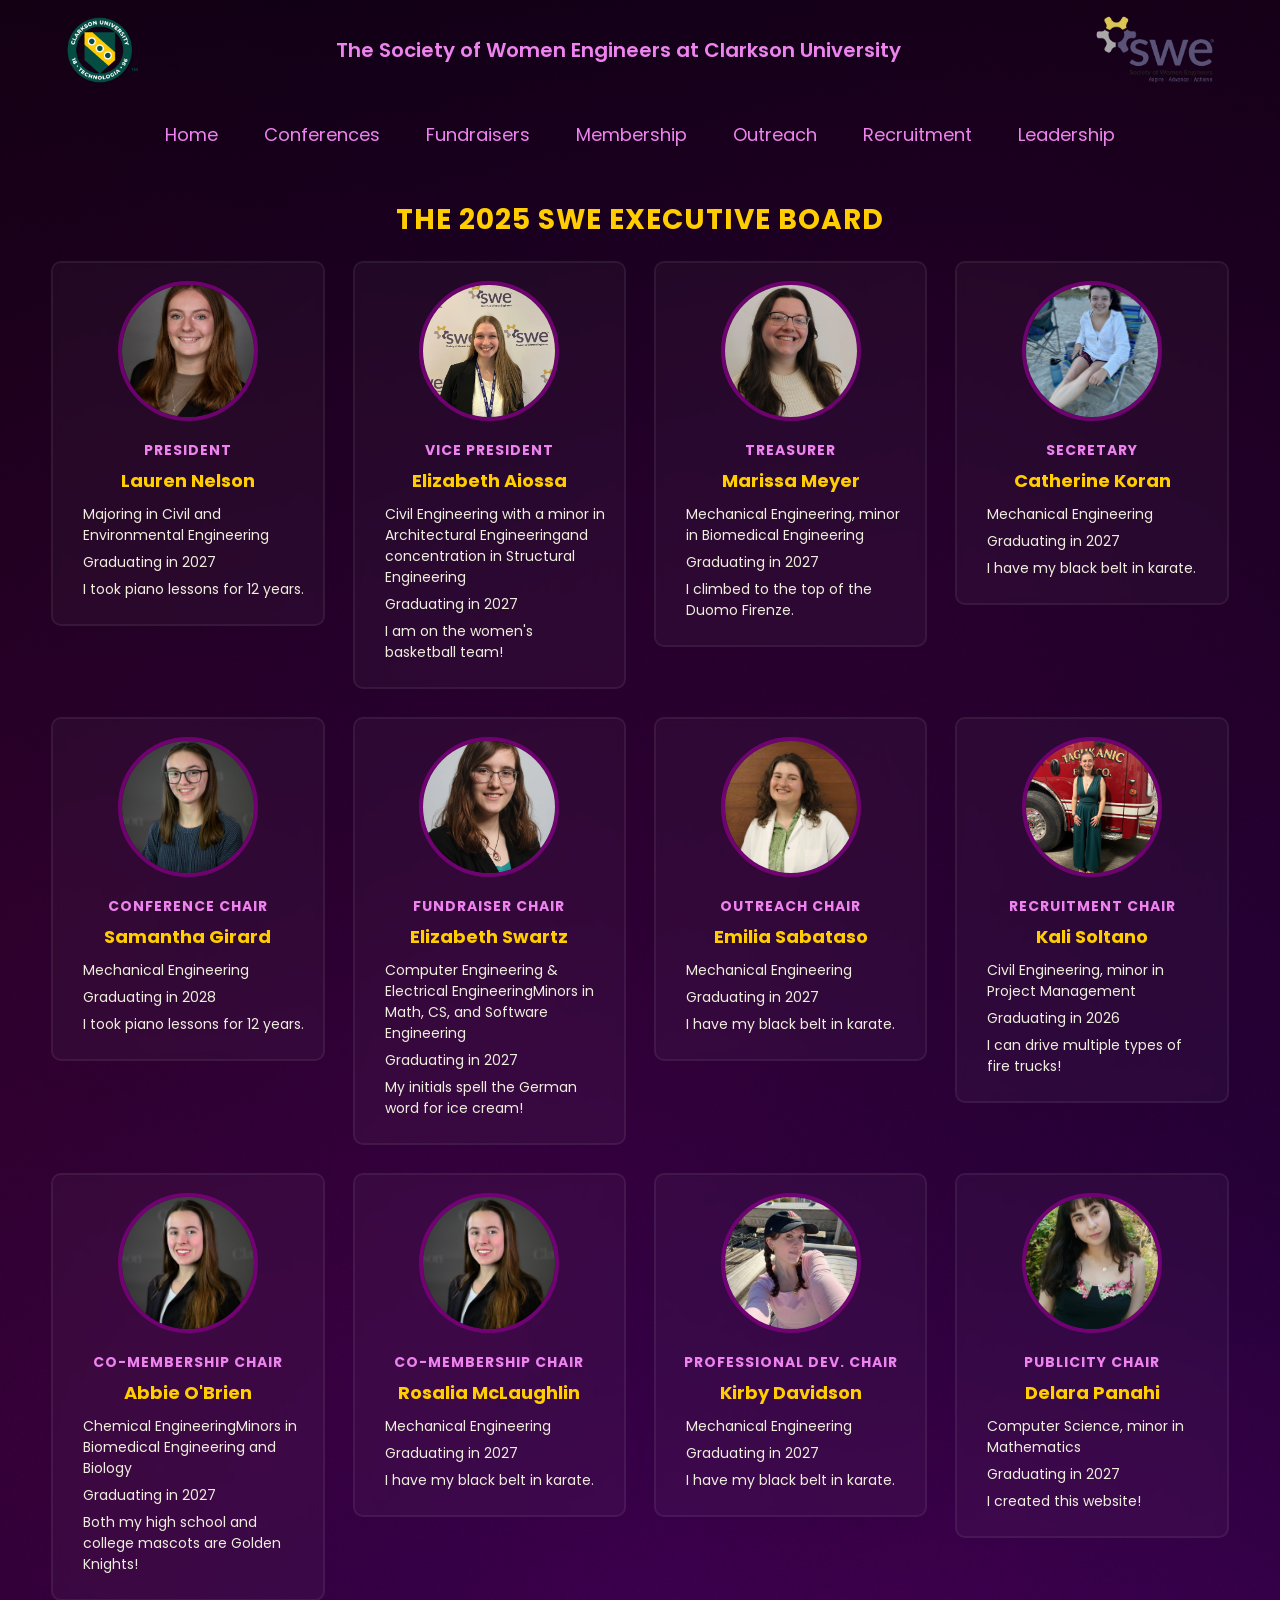
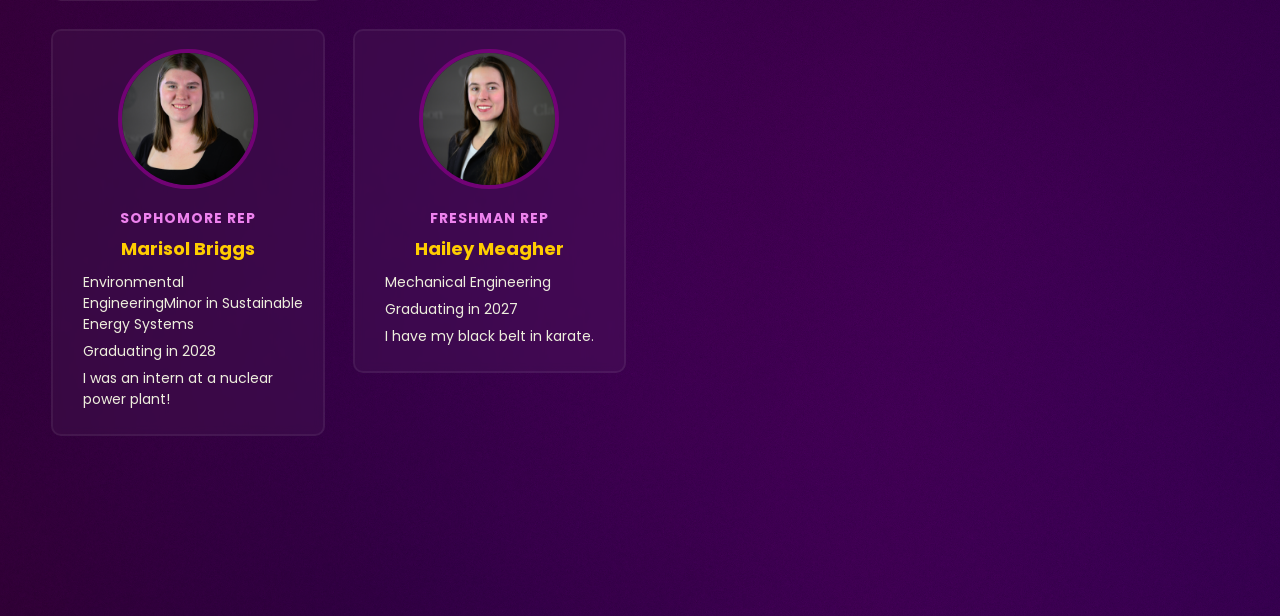
==== board.html @ a2979bd0 "CALENDAR RAHHH" ====
<!DOCTYPE html>
<html lang="en">
<head>
    <meta charset="UTF-8">
    <meta name="viewport" content="width=device-width, initial-scale=1.0">
    <title>Leadership - CU SWE</title>
    <link rel="stylesheet" href="./style/boardstyle.css">
</head>
<body>
    <div class="background">

        <!-- Header -->
        <header class="top-header">
            <nav>
                <img src="./imgs/shield green and gold_0.png" alt="Clarkson Logo" class="header-img">
                <div class="logo">
                    The Society of Women Engineers
                    at Clarkson University
                </div>
                <img src="./imgs/SWE_Full_Master_Brand_RGB 23.png" alt="SWE Logo" class="header-img">
            </nav>
        </header>

        <!-- Menu navigation -->
        <header>
            <div class="menu">
                <nav>
                    <a href="index.html">Home</a>
                    <a href="conferences.html">Conferences</a>
                    <a href="fundraisers.html">Fundraisers</a>
                    <a href="membership.html">Membership</a>
                    <a href="outreach.html">Outreach</a>
                    <a href="recruitment.html">Recruitment</a>
                    <a href="board.html">Leadership</a>
                </nav>
            </div>
        </header>


        <h1 class="page-title">THE 2025 SWE EXECUTIVE BOARD</h1>

        <!-- BOARD GRID -->
        <section class="board-grid">

            <!-- CARD TEMPLATE (repeated for each board member) -->
            <div class="board-card scroll-fade">
                <img src="./boardpix/lauren.JPG" alt="Lauren Nelson">
                <h2>PRESIDENT</h2>
                <h3>Lauren Nelson</h3>
                <ul>
                    <li>Majoring in Civil and Environmental Engineering</li>
                    <li>Graduating in 2027</li>
                    <li>I took piano lessons for 12 years.</li>
                </ul>
            </div>

            <div class="board-card scroll-fade">
                <img src="./boardpix/liza.jpg" alt="Elizabeth Aiossa">
                <h2>VICE PRESIDENT</h2>
                <h3>Elizabeth Aiossa</h3>
                <ul>
                    <li>Civil Engineering with a minor in Architectural Engineering<br>and concentration in Structural Engineering</li>
                    <li>Graduating in 2027</li>
                    <li>I am on the women's basketball team!</li>
                </ul>
            </div>

            <div class="board-card scroll-fade">
                <img src="./boardpix/mariss-fotor-20250701135716.png" alt="Marissa Meyer">
                <h2>TREASURER</h2>
                <h3>Marissa Meyer</h3>
                <ul>
                    <li>Mechanical Engineering, minor in Biomedical Engineering</li>
                    <li>Graduating in 2027</li>
                    <li>I climbed to the top of the Duomo Firenze.</li>
                </ul>
            </div>

            <div class="board-card scroll-fade">
                <img src="./boardpix/cath.jpg" alt="Catherine Koran">
                <h2>SECRETARY</h2>
                <h3>Catherine Koran</h3>
                <ul>
                    <li>Mechanical Engineering</li>
                    <li>Graduating in 2027</li>
                    <li>I have my black belt in karate.</li>
                </ul>
            </div>

            <div class="board-card scroll-fade">
                <img src="./boardpix/Sam.jpg" alt="Samantha Girard">
                <h2>CONFERENCE CHAIR</h2>
                <h3>Samantha Girard</h3>
                <ul>
                    <li>Mechanical Engineering</li>
                    <li>Graduating in 2028</li>
                    <li>I took piano lessons for 12 years.</li>
                </ul>
            </div>

            <div class="board-card scroll-fade">
                <img src="./boardpix/lizswar.jpg" alt="Elizabeth Swartz">
                <h2>FUNDRAISER CHAIR</h2>
                <h3>Elizabeth Swartz</h3>
                <ul>
                    <li>Computer Engineering & Electrical Engineering<br>Minors in Math, CS, and Software Engineering</li>
                    <li>Graduating in 2027</li>
                    <li>My initials spell the German word for ice cream!</li>
                </ul>
            </div>

            <div class="board-card scroll-fade">
                <img src="./boardpix/emilia.jpeg" alt="Emilia Sabataso">
                <h2>OUTREACH CHAIR</h2>
                <h3>Emilia Sabataso</h3>
                <ul>
                    <li>Mechanical Engineering</li>
                    <li>Graduating in 2027</li>
                    <li>I have my black belt in karate.</li>
                </ul>
            </div>

            <div class="board-card scroll-fade">
                <img src="./boardpix/kali.jpg" alt="Kali Soltano">
                <h2>RECRUITMENT CHAIR</h2>
                <h3>Kali Soltano</h3>
                <ul>
                    <li>Civil Engineering, minor in Project Management</li>
                    <li>Graduating in 2026</li>
                    <li>I can drive multiple types of fire trucks!</li>
                </ul>
            </div>

            <div class="board-card scroll-fade">
                <img src="./boardpix/abbie.jpg" alt="Abbie O'Brien">
                <h2>CO-MEMBERSHIP CHAIR</h2>
                <h3>Abbie O'Brien</h3>
                <ul>
                    <li>Chemical Engineering<br>Minors in Biomedical Engineering and Biology</li>
                    <li>Graduating in 2027</li>
                    <li>Both my high school and college mascots are Golden Knights!</li>
                </ul>
            </div>

            <div class="board-card scroll-fade">
                <img src="./boardpix/abbie.jpg" alt="Rosalia McLaughlin">
                <h2>CO-MEMBERSHIP CHAIR</h2>
                <h3>Rosalia McLaughlin</h3>
                <ul>
                    <li>Mechanical Engineering</li>
                    <li>Graduating in 2027</li>
                    <li>I have my black belt in karate.</li>
                </ul>
            </div>

            <div class="board-card scroll-fade">
                <img src="./boardpix/kirby.jpeg" alt="Kirby Davidson">
                <h2>PROFESSIONAL DEV. CHAIR</h2>
                <h3>Kirby Davidson</h3>
                <ul>
                    <li>Mechanical Engineering</li>
                    <li>Graduating in 2027</li>
                    <li>I have my black belt in karate.</li>
                </ul>
            </div>

            <div class="board-card scroll-fade">
                <img src="./boardpix/betterdel.jpg" alt="Delara Panahi">
                <h2>PUBLICITY CHAIR</h2>
                <h3>Delara Panahi</h3>
                <ul>
                    <li>Computer Science, minor in Mathematics</li>
                    <li>Graduating in 2027</li>
                    <li>I created this website!</li>
                </ul>
            </div>

            <div class="board-card scroll-fade">
                <img src="./boardpix/marisol.jpg" alt="Marisol Briggs">
                <h2>SOPHOMORE REP</h2>
                <h3>Marisol Briggs</h3>
                <ul>
                    <li>Environmental Engineering<br>Minor in Sustainable Energy Systems</li>
                    <li>Graduating in 2028</li>
                    <li>I was an intern at a nuclear power plant!</li>
                </ul>
            </div>

            <div class="board-card scroll-fade">
                <img src="./boardpix/abbie.jpg" alt="Hailey Meagher">
                <h2>FRESHMAN REP</h2>
                <h3>Hailey Meagher</h3>
                <ul>
                    <li>Mechanical Engineering</li>
                    <li>Graduating in 2027</li>
                    <li>I have my black belt in karate.</li>
                </ul>
            </div>

        </section>

        <script src="./boardmore.js" defer></script>
    </div>
</body>
</html>
---- style/boardstyle.css ----
@import url('https://fonts.googleapis.com/css2?family=Hind&family=Poppins:wght@200;300;400;500;600&display=swap');

/* Global reset */
* { box-sizing: border-box; margin: 0; padding: 0; }
body { font-family: 'Poppins', sans-serif; color: #EEE; }

.background {
  width: 100%;
  min-height: 100vh;
  background: linear-gradient(rgba(0,0,0,0.75), rgba(0,0,0,0.25)),
              url("../imgs/artistic-blurry-colorful-wallpaper-background.jpg");
  background-size: cover;
  background-position: center;
  padding-bottom: 80px;
}

/* Header */
.top-header nav {
  width: 100%;
  height: 100px;
  display: flex;
  justify-content: space-between;
  align-items: center;
  padding: 0 5%;
}
.header-img { max-height: 70px; }
.logo { font-size: 20px; font-weight: 600; text-align: center; color: #EE82EE; }

/* Menu */
.menu nav { display: flex; justify-content: center; gap: 30px; padding: 15px 0; }
.menu a { text-decoration: none; color: #EE82EE; font-size: 18px; padding: 6px 8px; }
.menu a:hover { border-bottom: 2px solid #800080; }
.menu a.active { border-bottom: 3px solid #FFCD00; color: #FFCD00; }

/* Page title */
.page-title {
  text-align: center;
  color: #FFCD00;
  font-size: 28px;
  margin: 30px auto 10px;
  letter-spacing: 1px;
}

/* Board grid layout */
.board-grid {
  width: 92%;
  margin: 20px auto 60px;
  display: grid;
  grid-template-columns: repeat(auto-fit, minmax(240px, 1fr));
  gap: 28px;
  align-items: start;
}

.board-card {
  background: rgba(255,255,255,0.03);
  border: 2px solid rgba(255,255,255,0.06);
  padding: 18px;
  border-radius: 10px;
  text-align: center;
  backdrop-filter: blur(4px);
  transition: transform 0.25s ease, box-shadow 0.25s ease, border-color 0.25s ease;
}

.board-card:hover {
  transform: translateY(-6px);
  box-shadow: 0 18px 40px rgba(0,0,0,0.5);
  border-color: rgba(255,205,0,0.18);
}

.board-card img {
  width: 140px;
  height: 140px;
  object-fit: cover;
  border-radius: 50%;
  border: 4px solid rgba(128,0,128,0.8);
  margin-bottom: 12px;
}

.board-card h2 {
  color: #EE82EE;
  font-size: 14px;
  letter-spacing: 1px;
  margin-bottom: 6px;
}

.board-card h3 {
  color: #FFCD00;
  font-size: 18px;
  margin-bottom: 10px;
}

.board-card ul {
  list-style: none;
  color: #EED;
  font-size: 14px;
  line-height: 1.5;
  text-align: left;
  padding-left: 12px;
}

.board-card ul li { margin-bottom: 6px; }

/* Make long list text wrap nicely */
.board-card ul li br { display: none; }

/* Small helper for multi-line minor breaks */
.board-card .muted { color: rgba(255,255,255,0.7); font-size: 13px; }

/* Responsive adjustments */
@media screen and (max-width: 900px) {
  .board-card img { width: 120px; height: 120px; }
  .page-title { font-size: 24px; }
}

@media screen and (max-width: 520px) {
  .board-grid { gap: 18px; }
  .board-card { padding: 14px; }
  .board-card img { width: 100px; height: 100px; }
  .board-card ul { font-size: 13px; }
}

/* Reuse scroll-fade behavior (keeps compatibility with modernize.js) */
.scroll-fade { opacity: 0; transform: translateY(28px); transition: opacity 0.7s ease-out, transform 0.7s ease-out; }
.scroll-fade.visible { opacity: 1; transform: translateY(0); }

/* Accessibility: focus states for menu links */
.menu a:focus { outline: 3px dashed rgba(255,205,0,0.35); outline-offset: 3px; }

/* Footer spacing to keep background visible */
.background::after { content: ""; display: block; height: 40px; }

/* Utility: center a small caption under the grid (if needed) */
.grid-caption { text-align: center; color: #FFCD00; margin-top: 14px; font-style: italic; }


.scroll-fade {
    opacity: 1;
    transform: translateY(0);
}
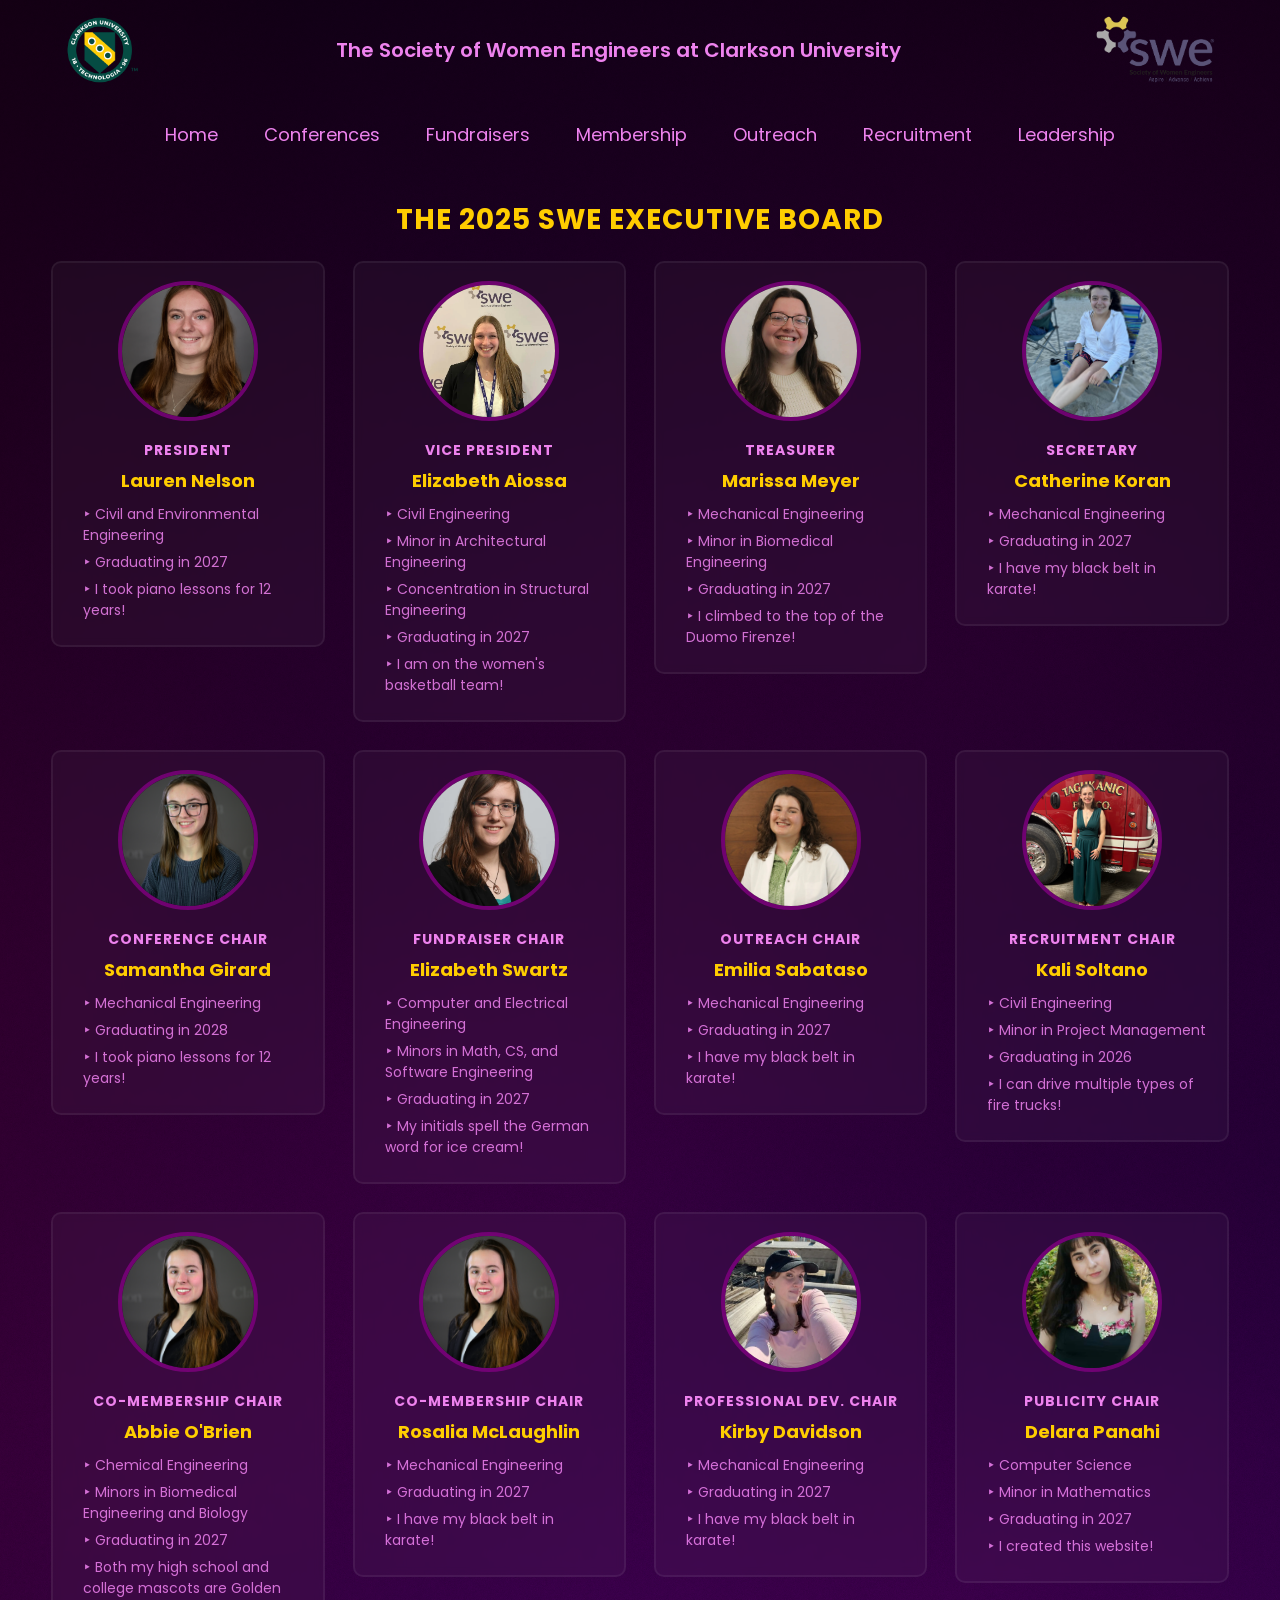
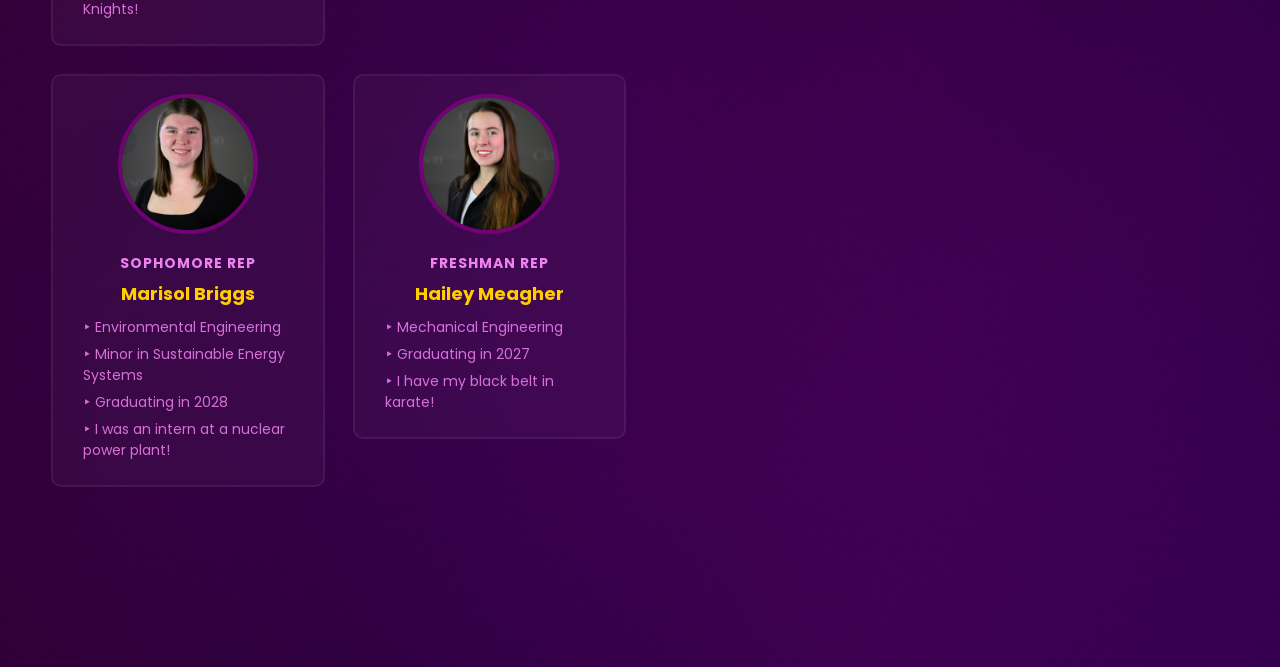
==== commit 10fe78ae: "formatting" ====
--- a/board.html
+++ b/board.html
@@ -3,7 +3,8 @@
 <head>
     <meta charset="UTF-8">
     <meta name="viewport" content="width=device-width, initial-scale=1.0">
-    <title>Leadership - CU SWE</title>
+    <title>Leadership</title>
+    <link rel="icon" type="image/png" href="./imgs/swecu.jpg">
     <link rel="stylesheet" href="./style/boardstyle.css">
 </head>
 <body>
@@ -48,9 +49,9 @@
                 <h2>PRESIDENT</h2>
                 <h3>Lauren Nelson</h3>
                 <ul>
-                    <li>Majoring in Civil and Environmental Engineering</li>
-                    <li>Graduating in 2027</li>
-                    <li>I took piano lessons for 12 years.</li>
+                    <li>‣ Civil and Environmental Engineering</li>
+                    <li>‣ Graduating in 2027</li>
+                    <li>‣ I took piano lessons for 12 years!</li>
                 </ul>
             </div>
 
@@ -59,9 +60,11 @@
                 <h2>VICE PRESIDENT</h2>
                 <h3>Elizabeth Aiossa</h3>
                 <ul>
-                    <li>Civil Engineering with a minor in Architectural Engineering<br>and concentration in Structural Engineering</li>
-                    <li>Graduating in 2027</li>
-                    <li>I am on the women's basketball team!</li>
+                    <li>‣ Civil Engineering </li>
+                    <li>‣ Minor in Architectural Engineering</li>
+                    <li>‣ Concentration in Structural Engineering </li>
+                    <li>‣ Graduating in 2027</li>
+                    <li>‣ I am on the women's basketball team!</li>
                 </ul>
             </div>
 
@@ -70,9 +73,10 @@
                 <h2>TREASURER</h2>
                 <h3>Marissa Meyer</h3>
                 <ul>
-                    <li>Mechanical Engineering, minor in Biomedical Engineering</li>
-                    <li>Graduating in 2027</li>
-                    <li>I climbed to the top of the Duomo Firenze.</li>
+                    <li>‣ Mechanical Engineering </li>
+                    <li>‣ Minor in Biomedical Engineering</li>
+                    <li>‣ Graduating in 2027</li>
+                    <li>‣ I climbed to the top of the Duomo Firenze!</li>
                 </ul>
             </div>
 
@@ -81,9 +85,9 @@
                 <h2>SECRETARY</h2>
                 <h3>Catherine Koran</h3>
                 <ul>
-                    <li>Mechanical Engineering</li>
-                    <li>Graduating in 2027</li>
-                    <li>I have my black belt in karate.</li>
+                    <li>‣ Mechanical Engineering</li>
+                    <li>‣ Graduating in 2027</li>
+                    <li>‣ I have my black belt in karate!</li>
                 </ul>
             </div>
 
@@ -92,9 +96,9 @@
                 <h2>CONFERENCE CHAIR</h2>
                 <h3>Samantha Girard</h3>
                 <ul>
-                    <li>Mechanical Engineering</li>
-                    <li>Graduating in 2028</li>
-                    <li>I took piano lessons for 12 years.</li>
+                    <li>‣ Mechanical Engineering</li>
+                    <li>‣ Graduating in 2028</li>
+                    <li>‣ I took piano lessons for 12 years!</li>
                 </ul>
             </div>
 
@@ -103,9 +107,10 @@
                 <h2>FUNDRAISER CHAIR</h2>
                 <h3>Elizabeth Swartz</h3>
                 <ul>
-                    <li>Computer Engineering & Electrical Engineering<br>Minors in Math, CS, and Software Engineering</li>
-                    <li>Graduating in 2027</li>
-                    <li>My initials spell the German word for ice cream!</li>
+                    <li>‣ Computer and Electrical Engineering</li>
+                    <li>‣ Minors in Math, CS, and Software Engineering</li>
+                    <li>‣ Graduating in 2027</li>
+                    <li>‣ My initials spell the German word for ice cream!</li>
                 </ul>
             </div>
 
@@ -114,9 +119,9 @@
                 <h2>OUTREACH CHAIR</h2>
                 <h3>Emilia Sabataso</h3>
                 <ul>
-                    <li>Mechanical Engineering</li>
-                    <li>Graduating in 2027</li>
-                    <li>I have my black belt in karate.</li>
+                    <li>‣ Mechanical Engineering</li>
+                    <li>‣ Graduating in 2027</li>
+                    <li>‣ I have my black belt in karate!</li>
                 </ul>
             </div>
 
@@ -125,9 +130,10 @@
                 <h2>RECRUITMENT CHAIR</h2>
                 <h3>Kali Soltano</h3>
                 <ul>
-                    <li>Civil Engineering, minor in Project Management</li>
-                    <li>Graduating in 2026</li>
-                    <li>I can drive multiple types of fire trucks!</li>
+                    <li>‣ Civil Engineering </li>
+                    <li>‣ Minor in Project Management</li>
+                    <li>‣ Graduating in 2026</li>
+                    <li>‣ I can drive multiple types of fire trucks!</li>
                 </ul>
             </div>
 
@@ -136,9 +142,10 @@
                 <h2>CO-MEMBERSHIP CHAIR</h2>
                 <h3>Abbie O'Brien</h3>
                 <ul>
-                    <li>Chemical Engineering<br>Minors in Biomedical Engineering and Biology</li>
-                    <li>Graduating in 2027</li>
-                    <li>Both my high school and college mascots are Golden Knights!</li>
+                    <li>‣ Chemical Engineering</li>
+                    <li>‣ Minors in Biomedical Engineering and Biology</li>
+                    <li>‣ Graduating in 2027</li>
+                    <li>‣ Both my high school and college mascots are Golden Knights!</li>
                 </ul>
             </div>
 
@@ -147,9 +154,9 @@
                 <h2>CO-MEMBERSHIP CHAIR</h2>
                 <h3>Rosalia McLaughlin</h3>
                 <ul>
-                    <li>Mechanical Engineering</li>
-                    <li>Graduating in 2027</li>
-                    <li>I have my black belt in karate.</li>
+                    <li>‣ Mechanical Engineering</li>
+                    <li>‣ Graduating in 2027</li>
+                    <li>‣ I have my black belt in karate!</li>
                 </ul>
             </div>
 
@@ -158,9 +165,9 @@
                 <h2>PROFESSIONAL DEV. CHAIR</h2>
                 <h3>Kirby Davidson</h3>
                 <ul>
-                    <li>Mechanical Engineering</li>
-                    <li>Graduating in 2027</li>
-                    <li>I have my black belt in karate.</li>
+                    <li>‣ Mechanical Engineering</li>
+                    <li>‣ Graduating in 2027</li>
+                    <li>‣ I have my black belt in karate!</li>
                 </ul>
             </div>
 
@@ -169,9 +176,10 @@
                 <h2>PUBLICITY CHAIR</h2>
                 <h3>Delara Panahi</h3>
                 <ul>
-                    <li>Computer Science, minor in Mathematics</li>
-                    <li>Graduating in 2027</li>
-                    <li>I created this website!</li>
+                    <li>‣ Computer Science</li>
+                    <li>‣ Minor in Mathematics</li>
+                    <li>‣ Graduating in 2027</li>
+                    <li>‣ I created this website!</li>
                 </ul>
             </div>
 
@@ -180,9 +188,10 @@
                 <h2>SOPHOMORE REP</h2>
                 <h3>Marisol Briggs</h3>
                 <ul>
-                    <li>Environmental Engineering<br>Minor in Sustainable Energy Systems</li>
-                    <li>Graduating in 2028</li>
-                    <li>I was an intern at a nuclear power plant!</li>
+                    <li>‣ Environmental Engineering</li>
+                    <li>‣ Minor in Sustainable Energy Systems</li>
+                    <li>‣ Graduating in 2028</li>
+                    <li>‣ I was an intern at a nuclear power plant!</li>
                 </ul>
             </div>
 
@@ -191,9 +200,9 @@
                 <h2>FRESHMAN REP</h2>
                 <h3>Hailey Meagher</h3>
                 <ul>
-                    <li>Mechanical Engineering</li>
-                    <li>Graduating in 2027</li>
-                    <li>I have my black belt in karate.</li>
+                    <li>‣ Mechanical Engineering</li>
+                    <li>‣ Graduating in 2027</li>
+                    <li>‣ I have my black belt in karate!</li>
                 </ul>
             </div>
 
--- a/style/boardstyle.css
+++ b/style/boardstyle.css
@@ -91,7 +91,7 @@
 
 .board-card ul {
   list-style: none;
-  color: #EED;
+  color: rgba(252, 139, 252, 0.8);
   font-size: 14px;
   line-height: 1.5;
   text-align: left;
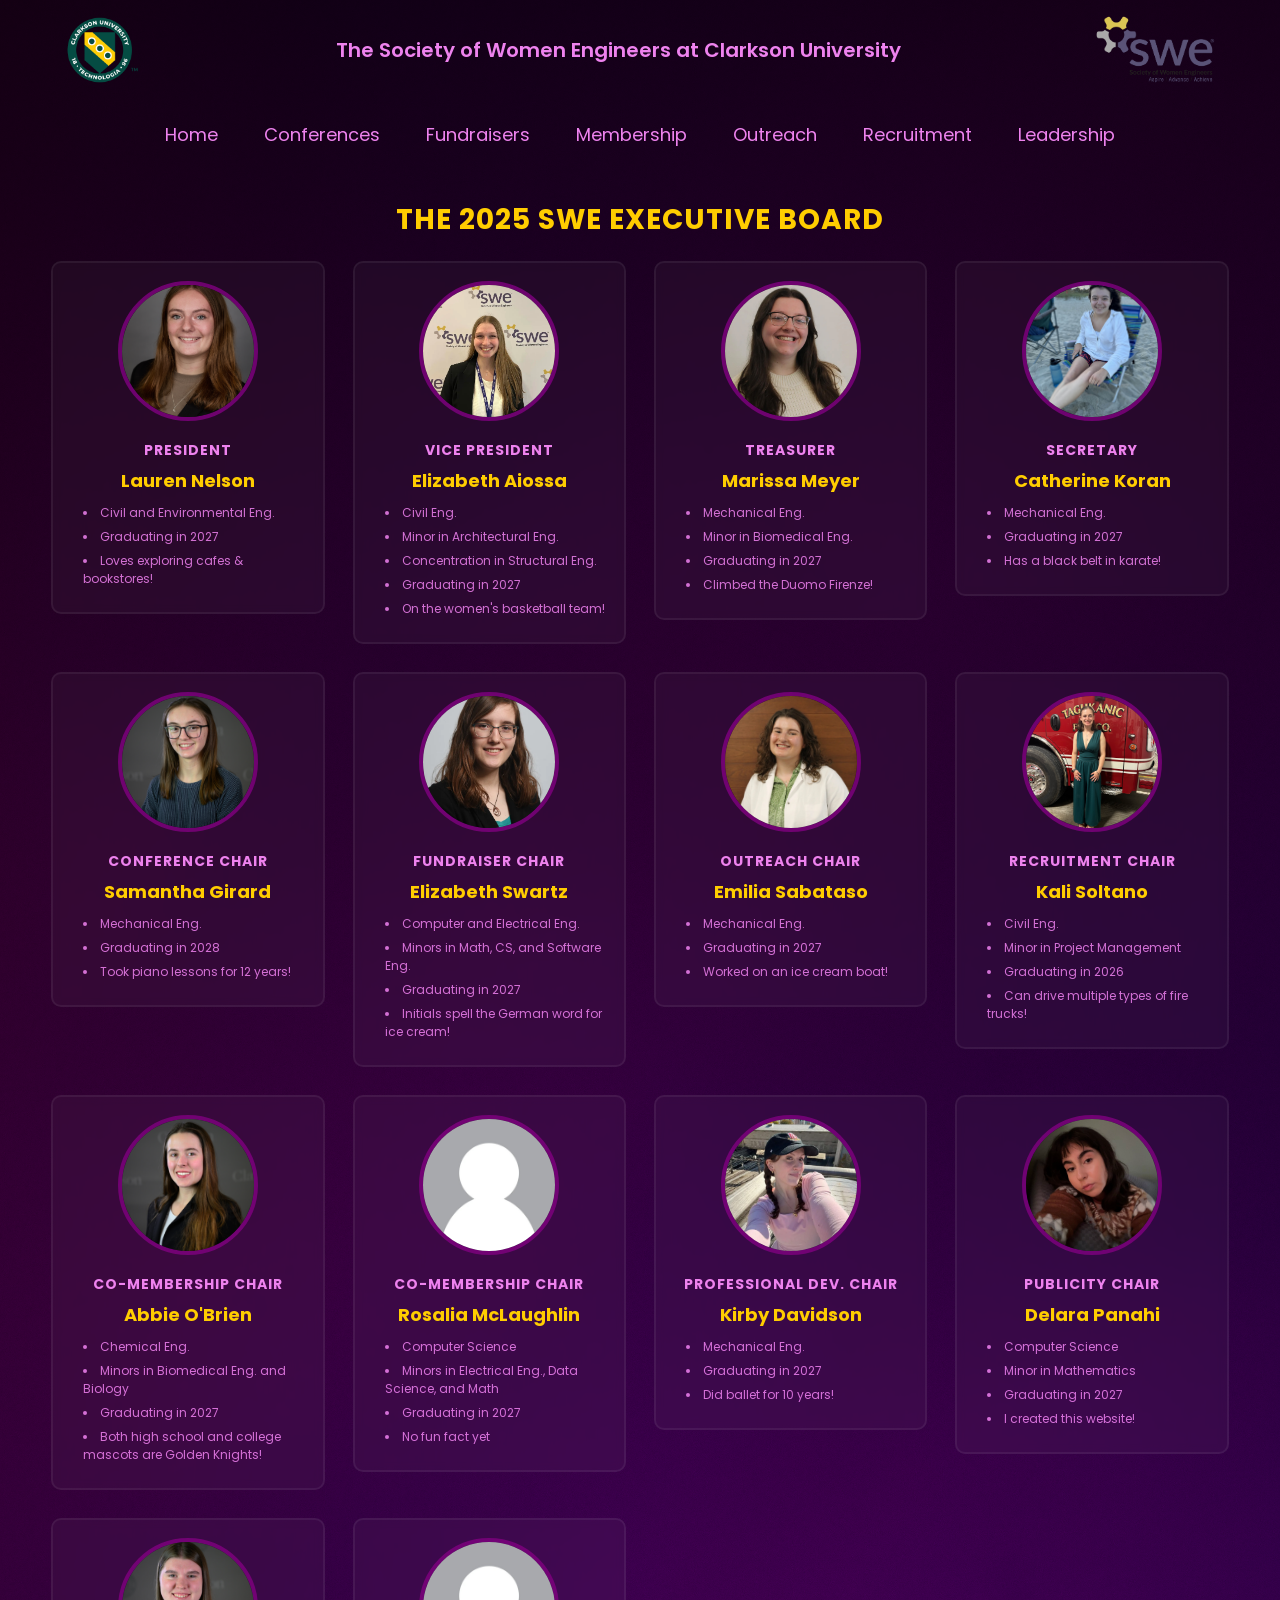
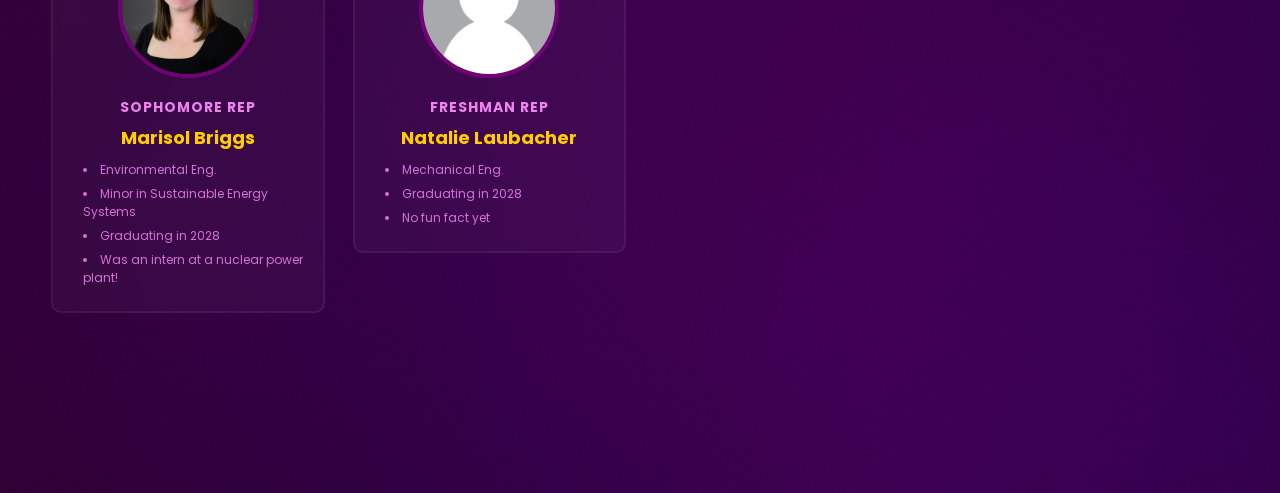
==== commit d37d1290: "updated board pics" ====
--- a/board.html
+++ b/board.html
@@ -3,7 +3,7 @@
 <head>
     <meta charset="UTF-8">
     <meta name="viewport" content="width=device-width, initial-scale=1.0">
-    <title>Leadership</title>
+    <title>CU SWE Leadership</title>
     <link rel="icon" type="image/png" href="./imgs/swecu.jpg">
     <link rel="stylesheet" href="./style/boardstyle.css">
 </head>
@@ -49,9 +49,9 @@
                 <h2>PRESIDENT</h2>
                 <h3>Lauren Nelson</h3>
                 <ul>
-                    <li>‣ Civil and Environmental Engineering</li>
-                    <li>‣ Graduating in 2027</li>
-                    <li>‣ I took piano lessons for 12 years!</li>
+                    <li>Civil and Environmental Eng.</li>
+                    <li>Graduating in 2027</li>
+                    <li>Loves exploring cafes & bookstores!</li>
                 </ul>
             </div>
 
@@ -60,11 +60,11 @@
                 <h2>VICE PRESIDENT</h2>
                 <h3>Elizabeth Aiossa</h3>
                 <ul>
-                    <li>‣ Civil Engineering </li>
-                    <li>‣ Minor in Architectural Engineering</li>
-                    <li>‣ Concentration in Structural Engineering </li>
-                    <li>‣ Graduating in 2027</li>
-                    <li>‣ I am on the women's basketball team!</li>
+                    <li>Civil Eng. </li>
+                    <li>Minor in Architectural Eng.</li>
+                    <li>Concentration in Structural Eng. </li>
+                    <li>Graduating in 2027</li>
+                    <li>On the women's basketball team!</li>
                 </ul>
             </div>
 
@@ -73,10 +73,10 @@
                 <h2>TREASURER</h2>
                 <h3>Marissa Meyer</h3>
                 <ul>
-                    <li>‣ Mechanical Engineering </li>
-                    <li>‣ Minor in Biomedical Engineering</li>
-                    <li>‣ Graduating in 2027</li>
-                    <li>‣ I climbed to the top of the Duomo Firenze!</li>
+                    <li>Mechanical Eng. </li>
+                    <li>Minor in Biomedical Eng.</li>
+                    <li>Graduating in 2027</li>
+                    <li>Climbed the Duomo Firenze!</li>
                 </ul>
             </div>
 
@@ -85,9 +85,9 @@
                 <h2>SECRETARY</h2>
                 <h3>Catherine Koran</h3>
                 <ul>
-                    <li>‣ Mechanical Engineering</li>
-                    <li>‣ Graduating in 2027</li>
-                    <li>‣ I have my black belt in karate!</li>
+                    <li>Mechanical Eng.</li>
+                    <li>Graduating in 2027</li>
+                    <li>Has a black belt in karate!</li>
                 </ul>
             </div>
 
@@ -96,9 +96,9 @@
                 <h2>CONFERENCE CHAIR</h2>
                 <h3>Samantha Girard</h3>
                 <ul>
-                    <li>‣ Mechanical Engineering</li>
-                    <li>‣ Graduating in 2028</li>
-                    <li>‣ I took piano lessons for 12 years!</li>
+                    <li>Mechanical Eng.</li>
+                    <li>Graduating in 2028</li>
+                    <li>Took piano lessons for 12 years!</li>
                 </ul>
             </div>
 
@@ -107,10 +107,10 @@
                 <h2>FUNDRAISER CHAIR</h2>
                 <h3>Elizabeth Swartz</h3>
                 <ul>
-                    <li>‣ Computer and Electrical Engineering</li>
-                    <li>‣ Minors in Math, CS, and Software Engineering</li>
-                    <li>‣ Graduating in 2027</li>
-                    <li>‣ My initials spell the German word for ice cream!</li>
+                    <li>Computer and Electrical Eng.</li>
+                    <li>Minors in Math, CS, and Software Eng.</li>
+                    <li>Graduating in 2027</li>
+                    <li>Initials spell the German word for ice cream!</li>
                 </ul>
             </div>
 
@@ -119,9 +119,9 @@
                 <h2>OUTREACH CHAIR</h2>
                 <h3>Emilia Sabataso</h3>
                 <ul>
-                    <li>‣ Mechanical Engineering</li>
-                    <li>‣ Graduating in 2027</li>
-                    <li>‣ I have my black belt in karate!</li>
+                    <li>Mechanical Eng.</li>
+                    <li>Graduating in 2027</li>
+                    <li>Worked on an ice cream boat!</li>
                 </ul>
             </div>
 
@@ -130,10 +130,10 @@
                 <h2>RECRUITMENT CHAIR</h2>
                 <h3>Kali Soltano</h3>
                 <ul>
-                    <li>‣ Civil Engineering </li>
-                    <li>‣ Minor in Project Management</li>
-                    <li>‣ Graduating in 2026</li>
-                    <li>‣ I can drive multiple types of fire trucks!</li>
+                    <li>Civil Eng.</li>
+                    <li>Minor in Project Management</li>
+                    <li>Graduating in 2026</li>
+                    <li>Can drive multiple types of fire trucks!</li>
                 </ul>
             </div>
 
@@ -142,21 +142,22 @@
                 <h2>CO-MEMBERSHIP CHAIR</h2>
                 <h3>Abbie O'Brien</h3>
                 <ul>
-                    <li>‣ Chemical Engineering</li>
-                    <li>‣ Minors in Biomedical Engineering and Biology</li>
-                    <li>‣ Graduating in 2027</li>
-                    <li>‣ Both my high school and college mascots are Golden Knights!</li>
-                </ul>
-            </div>
-
-            <div class="board-card scroll-fade">
-                <img src="./boardpix/abbie.jpg" alt="Rosalia McLaughlin">
+                    <li>Chemical Eng.</li>
+                    <li>Minors in Biomedical Eng. and Biology</li>
+                    <li>Graduating in 2027</li>
+                    <li>Both high school and college mascots are Golden Knights!</li>
+                </ul>
+            </div>
+
+            <div class="board-card scroll-fade">
+                <img src="./boardpix/anonymous.jpeg" alt="Rosalia McLaughlin">
                 <h2>CO-MEMBERSHIP CHAIR</h2>
                 <h3>Rosalia McLaughlin</h3>
                 <ul>
-                    <li>‣ Mechanical Engineering</li>
-                    <li>‣ Graduating in 2027</li>
-                    <li>‣ I have my black belt in karate!</li>
+                    <li>Computer Science</li>
+                    <li>Minors in Electrical Eng., Data Science, and Math</li>
+                    <li>Graduating in 2027</li>
+                    <li>No fun fact yet</li>
                 </ul>
             </div>
 
@@ -165,21 +166,21 @@
                 <h2>PROFESSIONAL DEV. CHAIR</h2>
                 <h3>Kirby Davidson</h3>
                 <ul>
-                    <li>‣ Mechanical Engineering</li>
-                    <li>‣ Graduating in 2027</li>
-                    <li>‣ I have my black belt in karate!</li>
-                </ul>
-            </div>
-
-            <div class="board-card scroll-fade">
-                <img src="./boardpix/betterdel.jpg" alt="Delara Panahi">
+                    <li>Mechanical Eng.</li>
+                    <li>Graduating in 2027</li>
+                    <li>Did ballet for 10 years!</li>
+                </ul>
+            </div>
+
+            <div class="board-card scroll-fade">
+                <img src="./boardpix/medel.jpg" alt="Delara Panahi">
                 <h2>PUBLICITY CHAIR</h2>
                 <h3>Delara Panahi</h3>
                 <ul>
-                    <li>‣ Computer Science</li>
-                    <li>‣ Minor in Mathematics</li>
-                    <li>‣ Graduating in 2027</li>
-                    <li>‣ I created this website!</li>
+                    <li>Computer Science</li>
+                    <li>Minor in Mathematics</li>
+                    <li>Graduating in 2027</li>
+                    <li>I created this website!</li>
                 </ul>
             </div>
 
@@ -188,21 +189,21 @@
                 <h2>SOPHOMORE REP</h2>
                 <h3>Marisol Briggs</h3>
                 <ul>
-                    <li>‣ Environmental Engineering</li>
-                    <li>‣ Minor in Sustainable Energy Systems</li>
-                    <li>‣ Graduating in 2028</li>
-                    <li>‣ I was an intern at a nuclear power plant!</li>
-                </ul>
-            </div>
-
-            <div class="board-card scroll-fade">
-                <img src="./boardpix/abbie.jpg" alt="Hailey Meagher">
+                    <li>Environmental Eng.</li>
+                    <li>Minor in Sustainable Energy Systems</li>
+                    <li>Graduating in 2028</li>
+                    <li>Was an intern at a nuclear power plant!</li>
+                </ul>
+            </div>
+
+            <div class="board-card scroll-fade">
+                <img src="./boardpix/anonymous.jpeg" alt="Nat">
                 <h2>FRESHMAN REP</h2>
-                <h3>Hailey Meagher</h3>
-                <ul>
-                    <li>‣ Mechanical Engineering</li>
-                    <li>‣ Graduating in 2027</li>
-                    <li>‣ I have my black belt in karate!</li>
+                <h3>Natalie Laubacher</h3>
+                <ul>
+                    <li>Mechanical Eng.</li>
+                    <li>Graduating in 2028</li>
+                    <li>No fun fact yet</li>
                 </ul>
             </div>
 
--- a/style/boardstyle.css
+++ b/style/boardstyle.css
@@ -90,12 +90,12 @@
 }
 
 .board-card ul {
-  list-style: none;
+  list-style: inside;
   color: rgba(252, 139, 252, 0.8);
-  font-size: 14px;
+  font-size: 12px;
   line-height: 1.5;
   text-align: left;
-  padding-left: 12px;
+  padding-left: 12px; 
 }
 
 .board-card ul li { margin-bottom: 6px; }
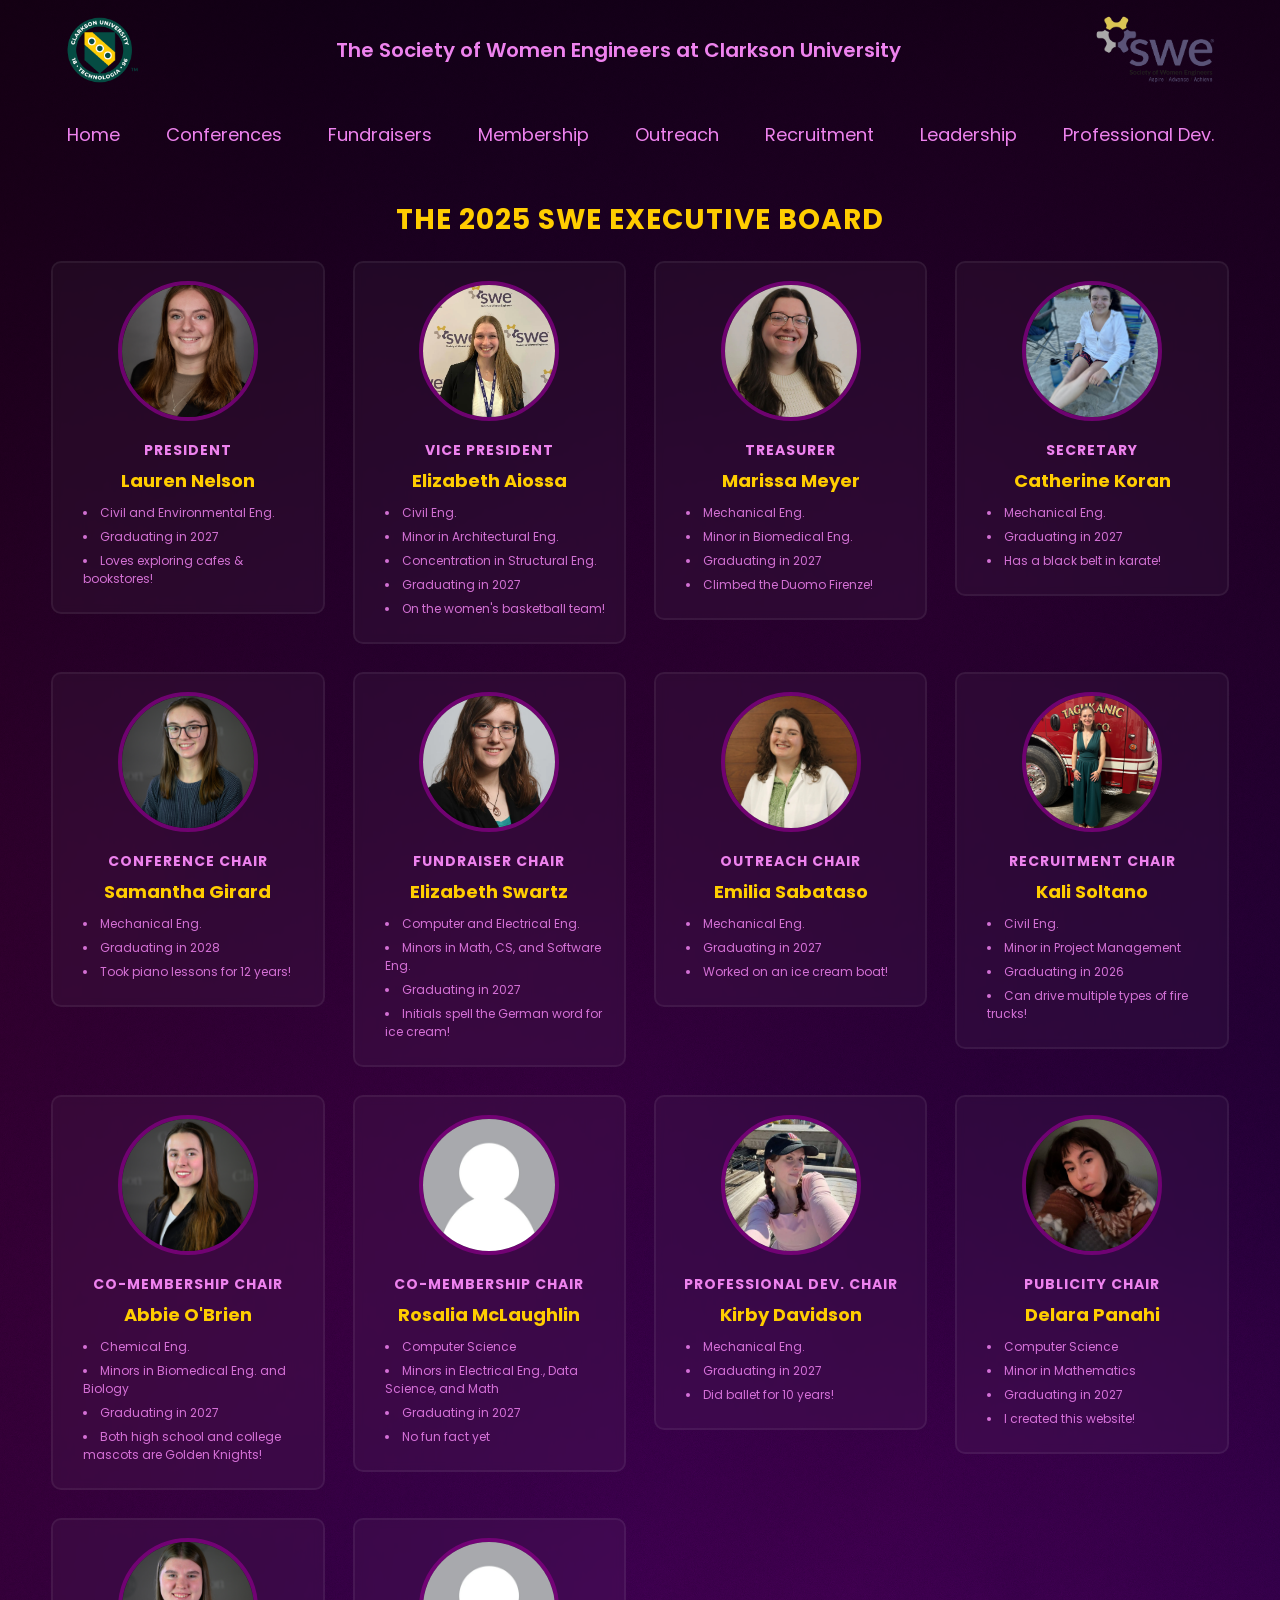
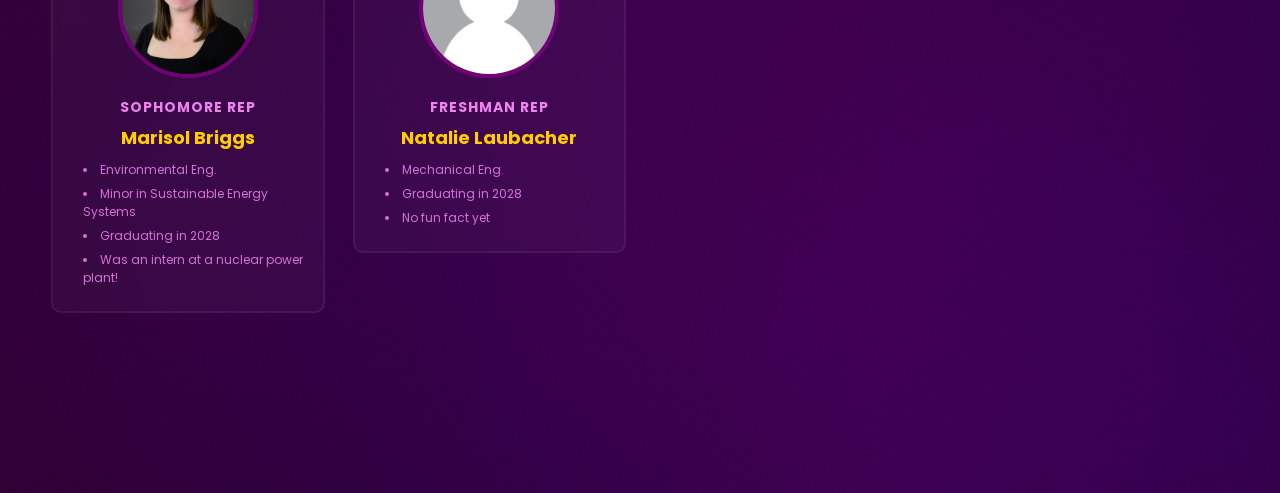
==== commit cf9fec1f: "prof dev" ====
--- a/board.html
+++ b/board.html
@@ -33,6 +33,7 @@
                     <a href="outreach.html">Outreach</a>
                     <a href="recruitment.html">Recruitment</a>
                     <a href="board.html">Leadership</a>
+                    <a href="profdev.html">Professional Dev.</a>
                 </nav>
             </div>
         </header>
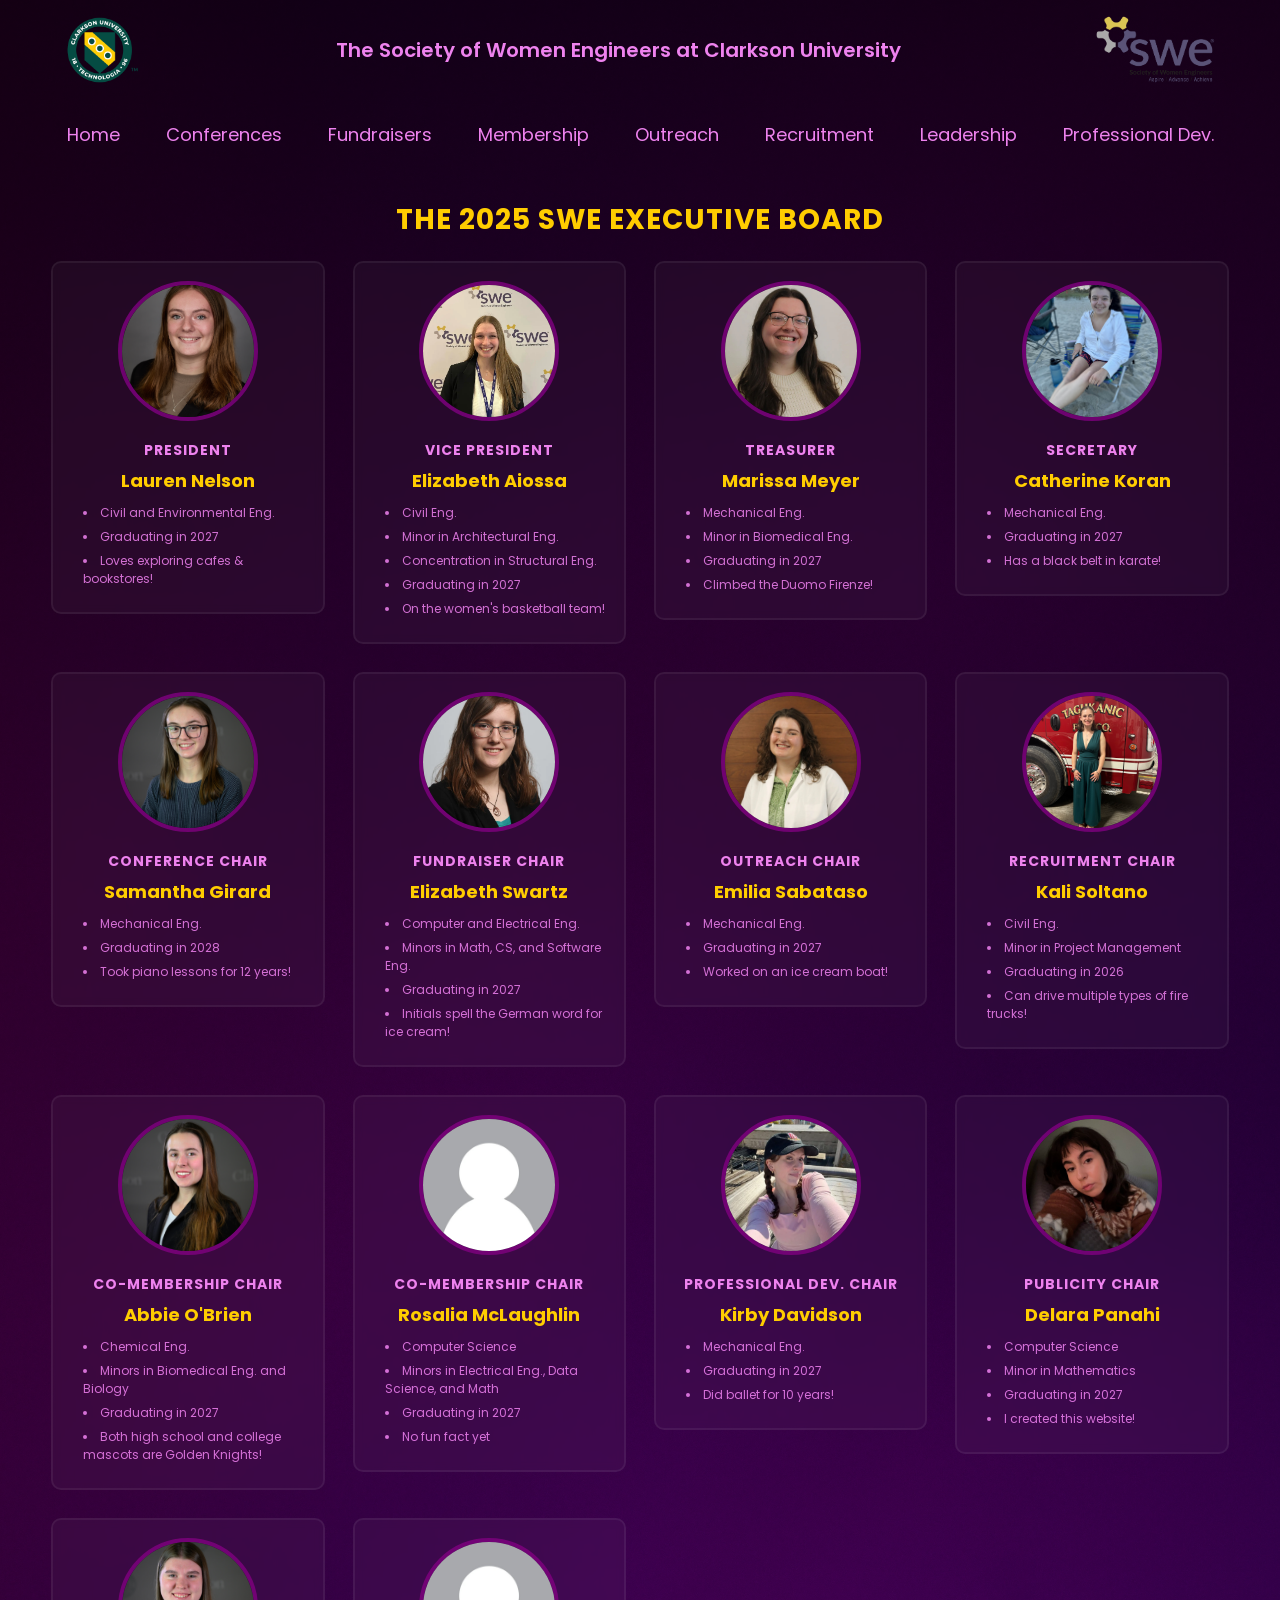
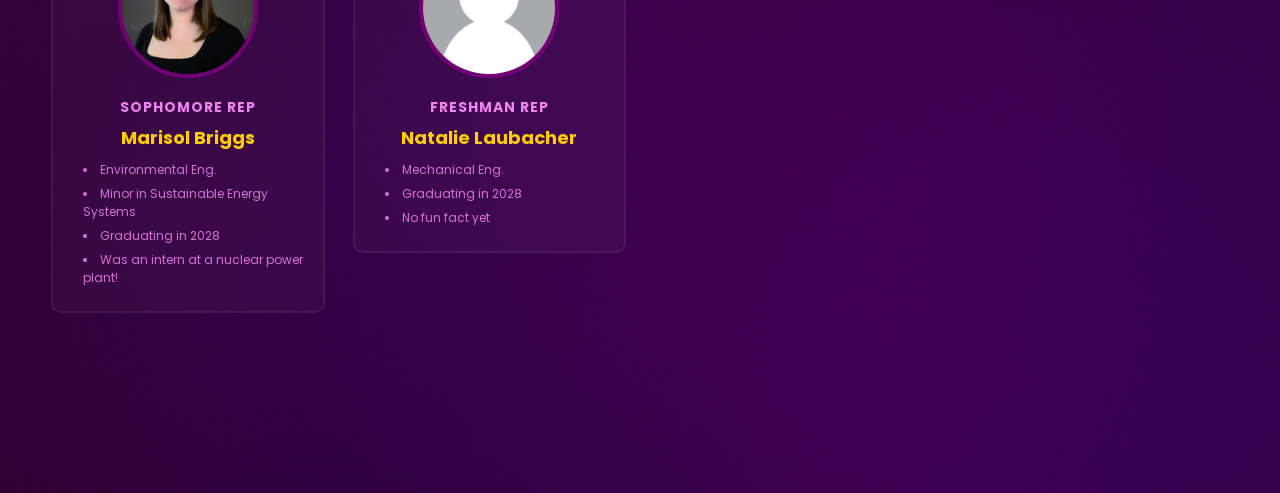
==== commit 64a7f47e: "updated to webp!!" ====
--- a/board.html
+++ b/board.html
@@ -5,6 +5,8 @@
     <meta name="viewport" content="width=device-width, initial-scale=1.0">
     <title>CU SWE Leadership</title>
     <link rel="icon" type="image/png" href="./imgs/swecu.jpg">
+    <link rel="preload" as="image" href="./imgs/artistic-blurry-colorful-wallpaper-background.webp">
+
     <link rel="stylesheet" href="./style/boardstyle.css">
 </head>
 <body>
--- a/style/boardstyle.css
+++ b/style/boardstyle.css
@@ -8,7 +8,7 @@
   width: 100%;
   min-height: 100vh;
   background: linear-gradient(rgba(0,0,0,0.75), rgba(0,0,0,0.25)),
-              url("../imgs/artistic-blurry-colorful-wallpaper-background.jpg");
+              url("../imgs/artistic-blurry-colorful-wallpaper-background.webp");
   background-size: cover;
   background-position: center;
   padding-bottom: 80px;
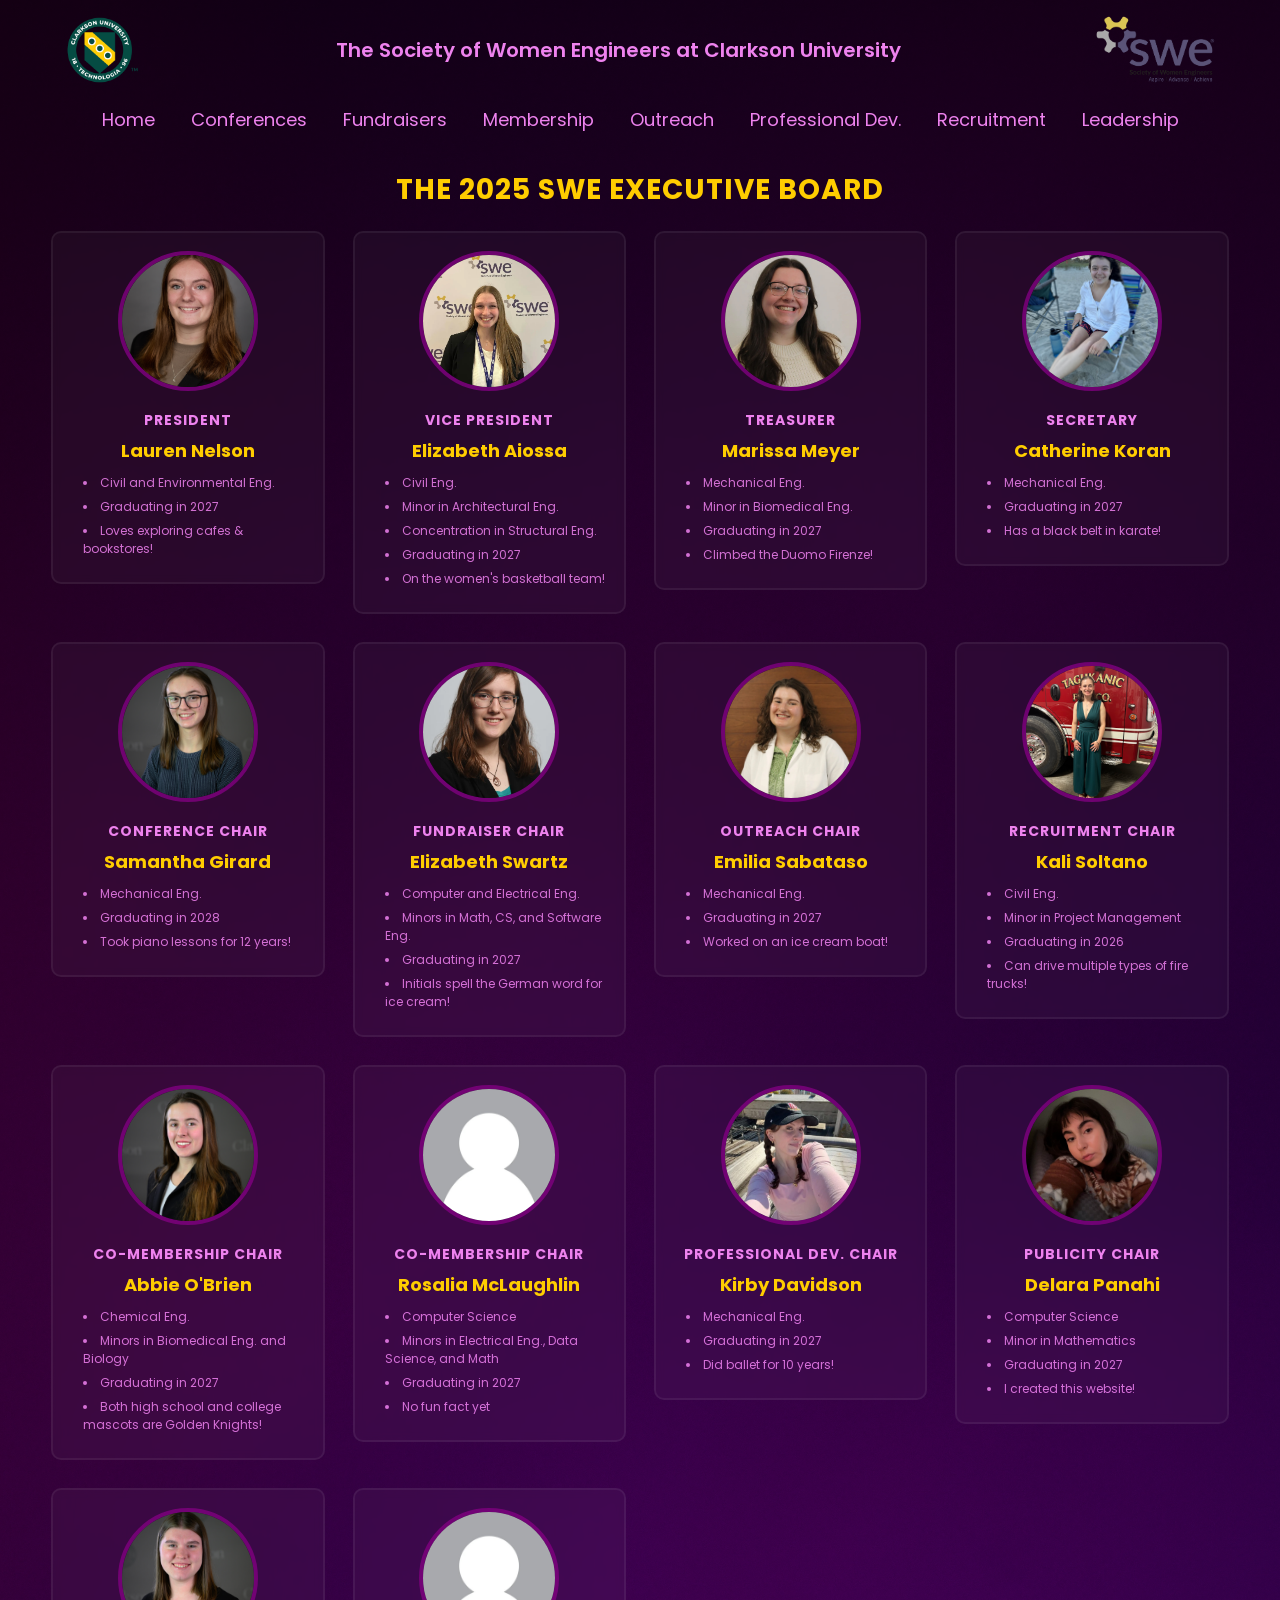
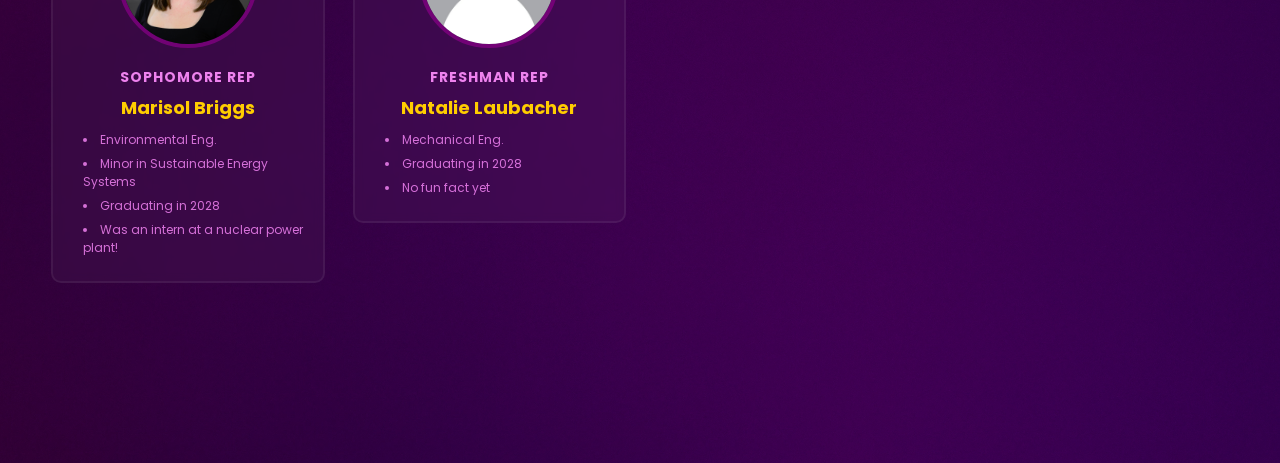
==== commit 917ea26b: "updates" ====
--- a/board.html
+++ b/board.html
@@ -33,9 +33,9 @@
                     <a href="fundraisers.html">Fundraisers</a>
                     <a href="membership.html">Membership</a>
                     <a href="outreach.html">Outreach</a>
+                    <a href="profdev.html">Professional Dev.</a>
                     <a href="recruitment.html">Recruitment</a>
                     <a href="board.html">Leadership</a>
-                    <a href="profdev.html">Professional Dev.</a>
                 </nav>
             </div>
         </header>
--- a/style/boardstyle.css
+++ b/style/boardstyle.css
@@ -27,7 +27,13 @@
 .logo { font-size: 20px; font-weight: 600; text-align: center; color: #EE82EE; }
 
 /* Menu */
-.menu nav { display: flex; justify-content: center; gap: 30px; padding: 15px 0; }
+.menu nav {
+    display: flex;
+    flex-wrap: wrap;
+    justify-content: center;
+    gap: 12px 20px;
+}
+
 .menu a { text-decoration: none; color: #EE82EE; font-size: 18px; padding: 6px 8px; }
 .menu a:hover { border-bottom: 2px solid #800080; }
 .menu a.active { border-bottom: 3px solid #FFCD00; color: #FFCD00; }
@@ -137,3 +143,29 @@
     opacity: 1;
     transform: translateY(0);
 }
+
+/* MOBILE FRIENDLY HEADER */
+@media (max-width: 768px) {
+    .top-header nav {
+        flex-direction: column;
+        height: auto;
+        gap: 10px;
+        padding: 15px;
+    }
+
+    .logo {
+        font-size: 16px;
+        text-align: center;
+    }
+
+    .header-img {
+        max-height: 50px;
+    }
+}
+
+@media (max-width: 768px) {
+    .menu a {
+        font-size: 14px;
+        padding: 6px 10px;
+    }
+}
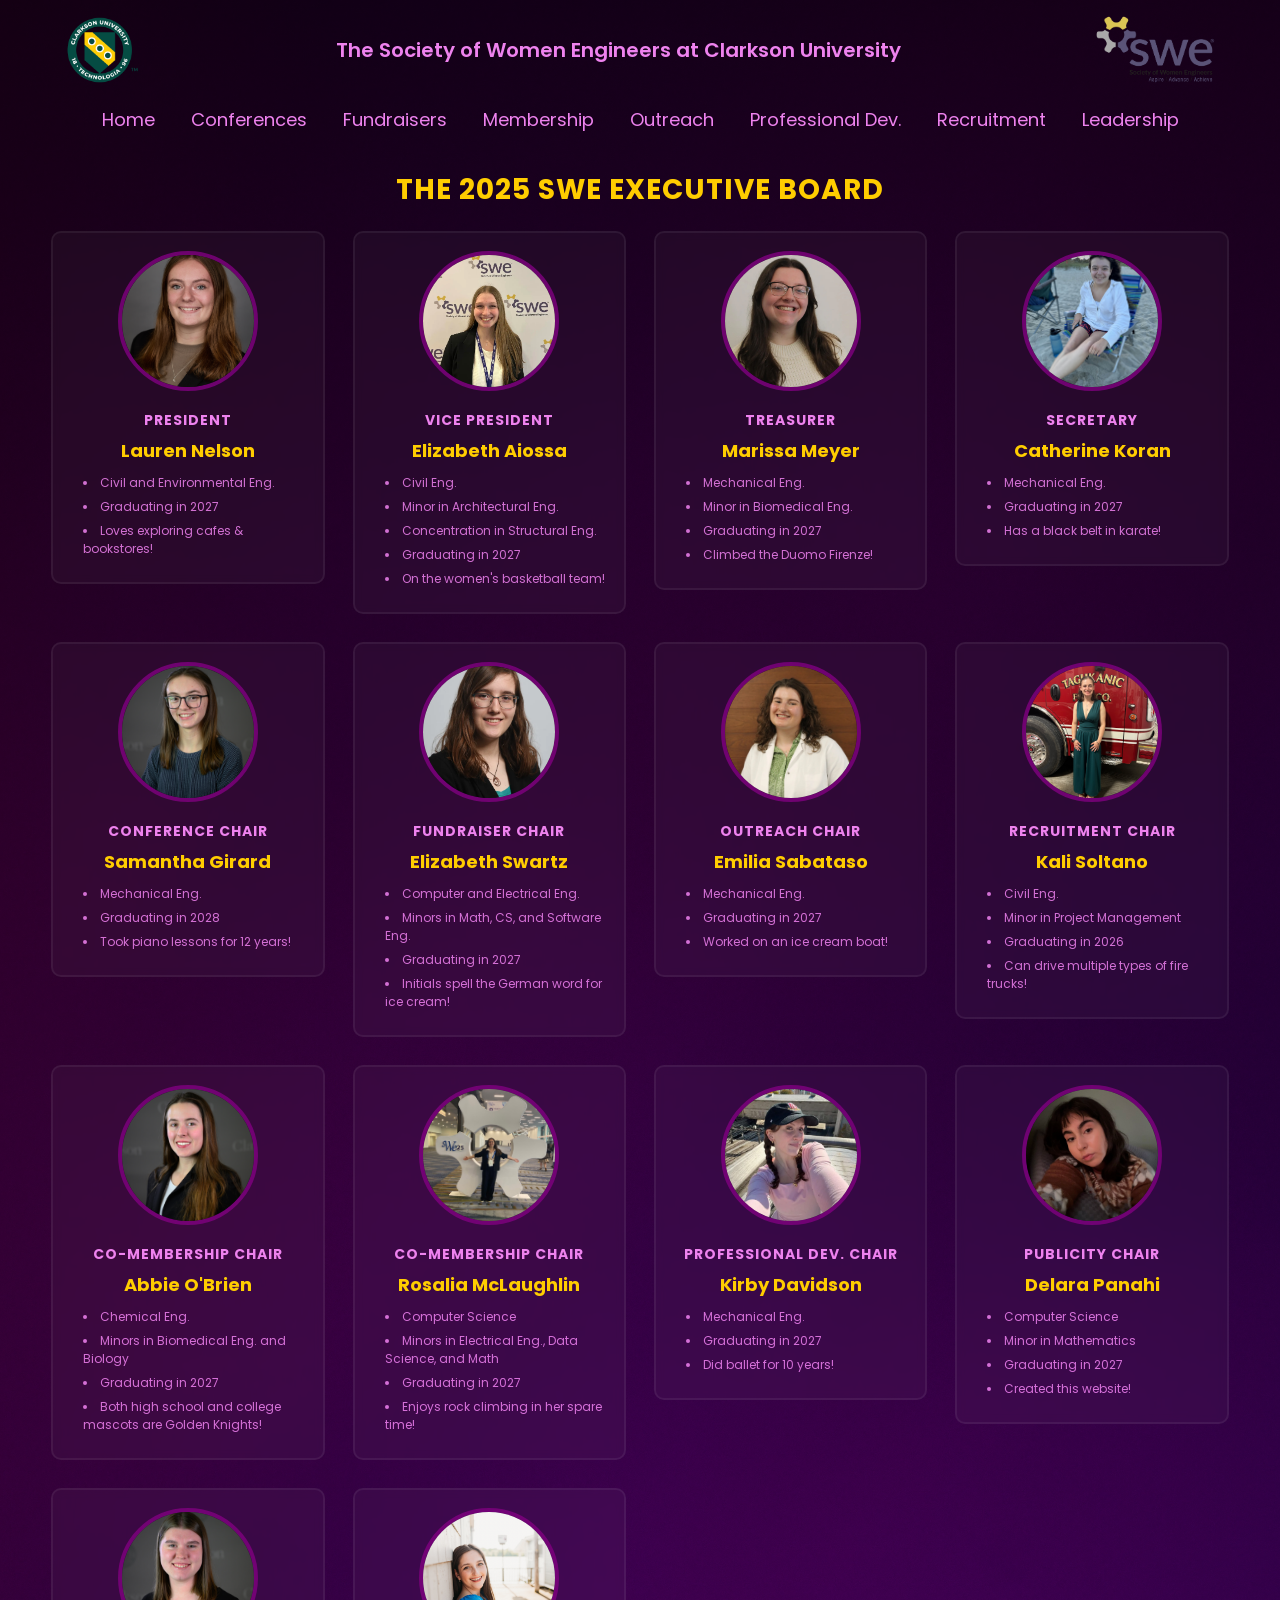
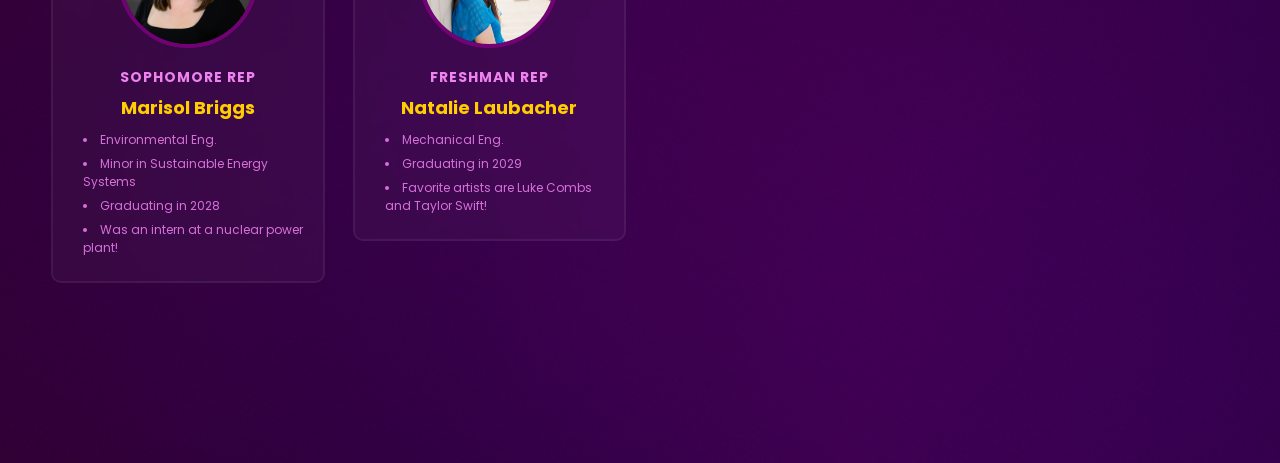
==== commit 36af56f3: "updated board page" ====
--- a/board.html
+++ b/board.html
@@ -153,14 +153,14 @@
             </div>
 
             <div class="board-card scroll-fade">
-                <img src="./boardpix/anonymous.jpeg" alt="Rosalia McLaughlin">
+                <img src="./boardpix/lia.jpg.jpeg" alt="Rosalia McLaughlin">
                 <h2>CO-MEMBERSHIP CHAIR</h2>
                 <h3>Rosalia McLaughlin</h3>
                 <ul>
                     <li>Computer Science</li>
                     <li>Minors in Electrical Eng., Data Science, and Math</li>
                     <li>Graduating in 2027</li>
-                    <li>No fun fact yet</li>
+                    <li>Enjoys rock climbing in her spare time!</li>
                 </ul>
             </div>
 
@@ -183,7 +183,7 @@
                     <li>Computer Science</li>
                     <li>Minor in Mathematics</li>
                     <li>Graduating in 2027</li>
-                    <li>I created this website!</li>
+                    <li>Created this website!</li>
                 </ul>
             </div>
 
@@ -200,13 +200,13 @@
             </div>
 
             <div class="board-card scroll-fade">
-                <img src="./boardpix/anonymous.jpeg" alt="Nat">
+                <img src="./boardpix/natalie.jpeg" alt="Nat">
                 <h2>FRESHMAN REP</h2>
                 <h3>Natalie Laubacher</h3>
                 <ul>
                     <li>Mechanical Eng.</li>
-                    <li>Graduating in 2028</li>
-                    <li>No fun fact yet</li>
+                    <li>Graduating in 2029</li>
+                    <li>Favorite artists are Luke Combs and Taylor Swift!</li>
                 </ul>
             </div>
 
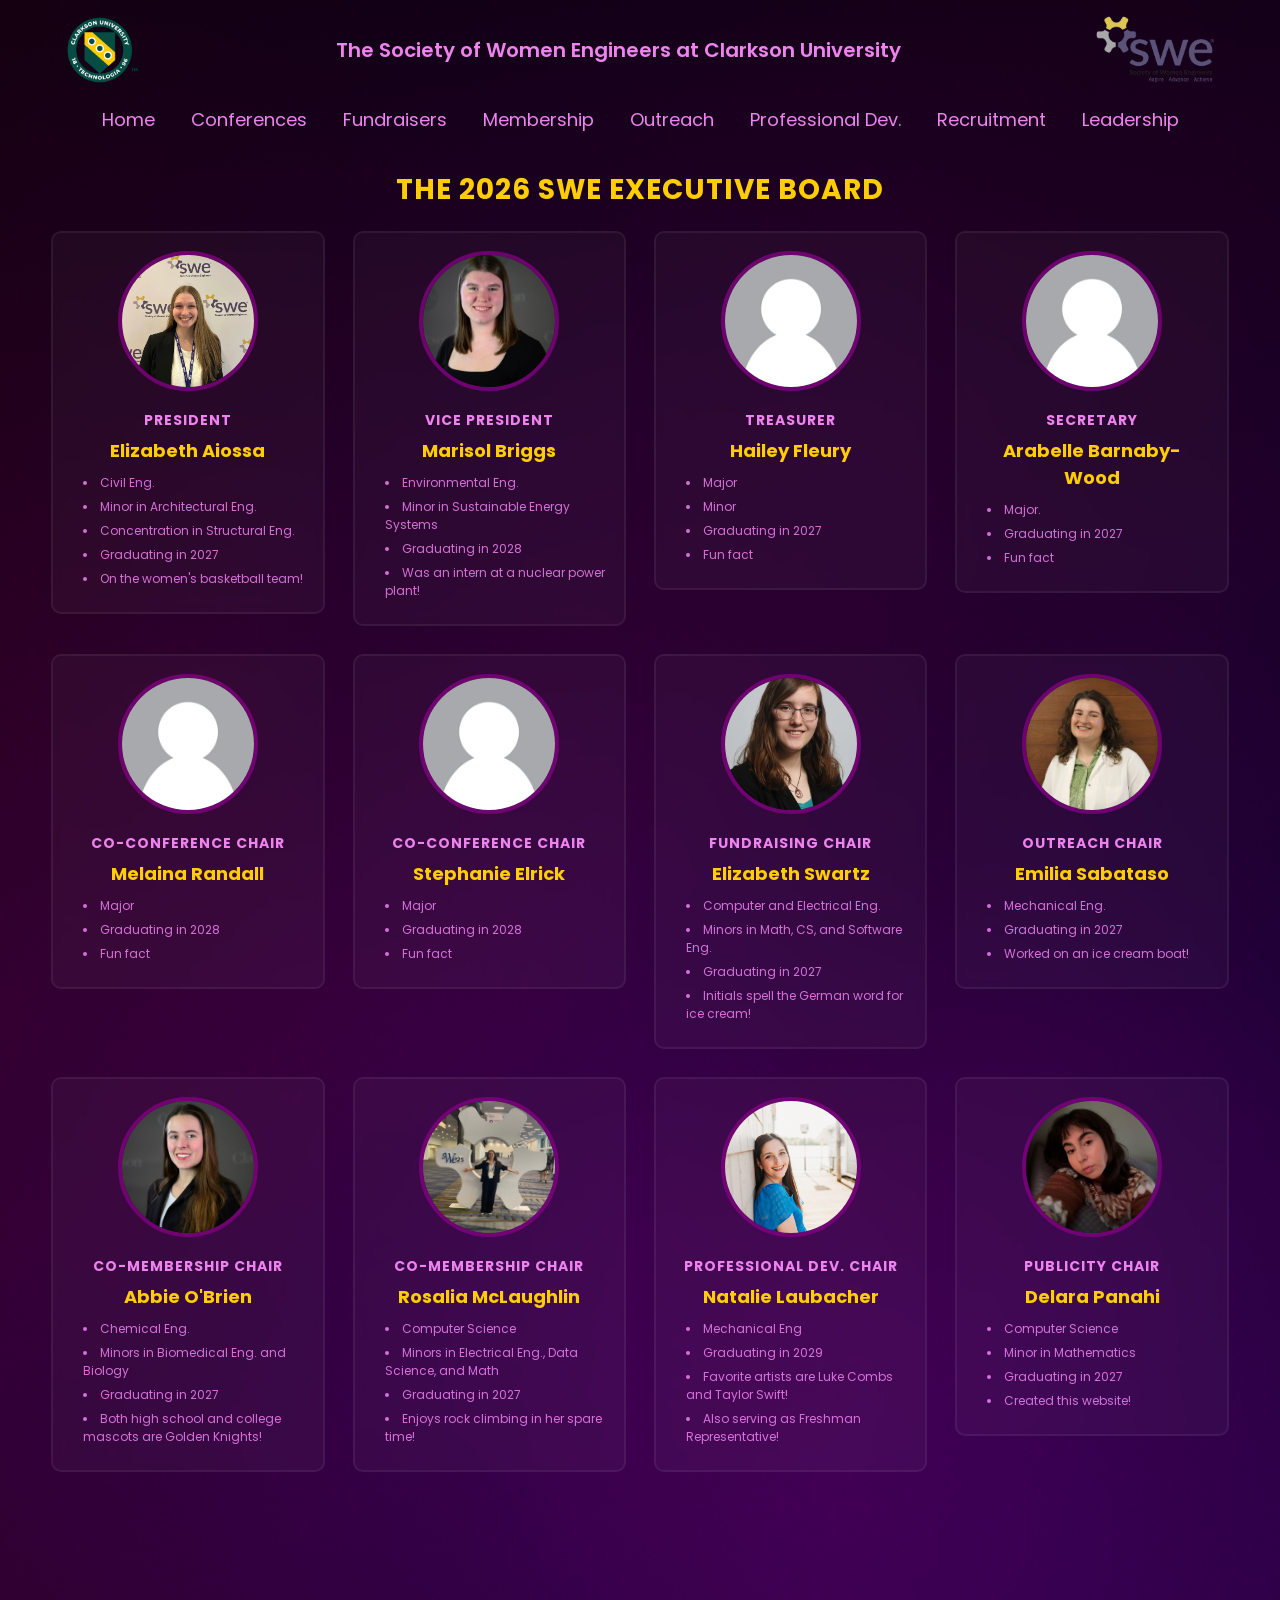
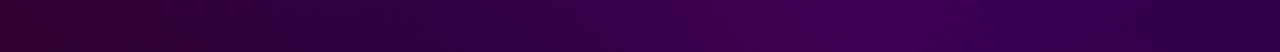
==== commit 54aa0020: "basic updates" ====
--- a/board.html
+++ b/board.html
@@ -41,26 +41,15 @@
         </header>
 
 
-        <h1 class="page-title">THE 2025 SWE EXECUTIVE BOARD</h1>
+        <h1 class="page-title">THE 2026 SWE EXECUTIVE BOARD</h1>
 
         <!-- BOARD GRID -->
         <section class="board-grid">
 
             <!-- CARD TEMPLATE (repeated for each board member) -->
             <div class="board-card scroll-fade">
-                <img src="./boardpix/lauren.JPG" alt="Lauren Nelson">
+                <img src="./boardpix/liza.jpg" alt="Elizabeth Aiossa">
                 <h2>PRESIDENT</h2>
-                <h3>Lauren Nelson</h3>
-                <ul>
-                    <li>Civil and Environmental Eng.</li>
-                    <li>Graduating in 2027</li>
-                    <li>Loves exploring cafes & bookstores!</li>
-                </ul>
-            </div>
-
-            <div class="board-card scroll-fade">
-                <img src="./boardpix/liza.jpg" alt="Elizabeth Aiossa">
-                <h2>VICE PRESIDENT</h2>
                 <h3>Elizabeth Aiossa</h3>
                 <ul>
                     <li>Civil Eng. </li>
@@ -72,42 +61,65 @@
             </div>
 
             <div class="board-card scroll-fade">
-                <img src="./boardpix/mariss-fotor-20250701135716.png" alt="Marissa Meyer">
-                <h2>TREASURER</h2>
-                <h3>Marissa Meyer</h3>
+                <img src="./boardpix/marisol.jpg" alt="Marisol">
+                <h2>VICE PRESIDENT</h2>
+                <h3>Marisol Briggs</h3>
                 <ul>
-                    <li>Mechanical Eng. </li>
-                    <li>Minor in Biomedical Eng.</li>
-                    <li>Graduating in 2027</li>
-                    <li>Climbed the Duomo Firenze!</li>
+                    <li>Environmental Eng.</li>
+                    <li>Minor in Sustainable Energy Systems</li>
+                    <li>Graduating in 2028</li>
+                    <li>Was an intern at a nuclear power plant!</li>
                 </ul>
             </div>
 
             <div class="board-card scroll-fade">
-                <img src="./boardpix/cath.jpg" alt="Catherine Koran">
-                <h2>SECRETARY</h2>
-                <h3>Catherine Koran</h3>
+                <img src="./boardpix/anonymous.jpeg" alt="Hailey Fleury">
+                <h2>TREASURER</h2>
+                <h3>Hailey Fleury</h3>
                 <ul>
-                    <li>Mechanical Eng.</li>
+                    <li>Major </li>
+                    <li>Minor </li>
                     <li>Graduating in 2027</li>
-                    <li>Has a black belt in karate!</li>
+                    <li>Fun fact</li>
                 </ul>
             </div>
 
             <div class="board-card scroll-fade">
-                <img src="./boardpix/Sam.jpg" alt="Samantha Girard">
-                <h2>CONFERENCE CHAIR</h2>
-                <h3>Samantha Girard</h3>
+                <img src="./boardpix/anonymous.jpeg" alt="Arabelle">
+                <h2>SECRETARY</h2>
+                <h3>Arabelle Barnaby-Wood</h3>
                 <ul>
-                    <li>Mechanical Eng.</li>
+                    <li>Major.</li>
+                    <li>Graduating in 2027</li>
+                    <li>Fun fact</li>
+                </ul>
+            </div>
+
+            <div class="board-card scroll-fade">
+                <img src="./boardpix/anonymous.jpeg" alt="Melaina">
+                <h2>CO-CONFERENCE CHAIR</h2>
+                <h3>Melaina Randall</h3>
+                <ul>
+                    <li>Major</li>
                     <li>Graduating in 2028</li>
-                    <li>Took piano lessons for 12 years!</li>
+                    <li>Fun fact</li>
+                </ul>
+            </div>
+
+            <div class="board-card scroll-fade">
+                <img src="./boardpix/anonymous.jpeg" alt="Steph">
+                <h2>CO-CONFERENCE CHAIR</h2>
+                <h3>Stephanie Elrick</h3>
+                <ul>
+                    <li>Major</li>
+                    <li>Graduating in 2028</li>
+                    <li>Fun fact</li>
                 </ul>
             </div>
 
             <div class="board-card scroll-fade">
                 <img src="./boardpix/lizswar.jpg" alt="Elizabeth Swartz">
-                <h2>FUNDRAISER CHAIR</h2>
+                <h2>FUNDRAISING CHAIR</h2>
                 <h3>Elizabeth Swartz</h3>
                 <ul>
                     <li>Computer and Electrical Eng.</li>
@@ -128,17 +140,6 @@
                 </ul>
             </div>
 
-            <div class="board-card scroll-fade">
-                <img src="./boardpix/kali.jpg" alt="Kali Soltano">
-                <h2>RECRUITMENT CHAIR</h2>
-                <h3>Kali Soltano</h3>
-                <ul>
-                    <li>Civil Eng.</li>
-                    <li>Minor in Project Management</li>
-                    <li>Graduating in 2026</li>
-                    <li>Can drive multiple types of fire trucks!</li>
-                </ul>
-            </div>
 
             <div class="board-card scroll-fade">
                 <img src="./boardpix/abbie.jpg" alt="Abbie O'Brien">
@@ -165,13 +166,14 @@
             </div>
 
             <div class="board-card scroll-fade">
-                <img src="./boardpix/kirby.jpeg" alt="Kirby Davidson">
+                <img src="./boardpix/natalie.jpeg" alt="Natalie Laubacher">
                 <h2>PROFESSIONAL DEV. CHAIR</h2>
-                <h3>Kirby Davidson</h3>
+                <h3>Natalie Laubacher</h3>
                 <ul>
-                    <li>Mechanical Eng.</li>
-                    <li>Graduating in 2027</li>
-                    <li>Did ballet for 10 years!</li>
+                    <li>Mechanical Eng</li>
+                    <li>Graduating in 2029</li>
+                    <li>Favorite artists are Luke Combs and Taylor Swift!</li>
+                    <li>Also serving as Freshman Representative!</li>
                 </ul>
             </div>
 
@@ -187,28 +189,6 @@
                 </ul>
             </div>
 
-            <div class="board-card scroll-fade">
-                <img src="./boardpix/marisol.jpg" alt="Marisol Briggs">
-                <h2>SOPHOMORE REP</h2>
-                <h3>Marisol Briggs</h3>
-                <ul>
-                    <li>Environmental Eng.</li>
-                    <li>Minor in Sustainable Energy Systems</li>
-                    <li>Graduating in 2028</li>
-                    <li>Was an intern at a nuclear power plant!</li>
-                </ul>
-            </div>
-
-            <div class="board-card scroll-fade">
-                <img src="./boardpix/natalie.jpeg" alt="Nat">
-                <h2>FRESHMAN REP</h2>
-                <h3>Natalie Laubacher</h3>
-                <ul>
-                    <li>Mechanical Eng.</li>
-                    <li>Graduating in 2029</li>
-                    <li>Favorite artists are Luke Combs and Taylor Swift!</li>
-                </ul>
-            </div>
 
         </section>
 
